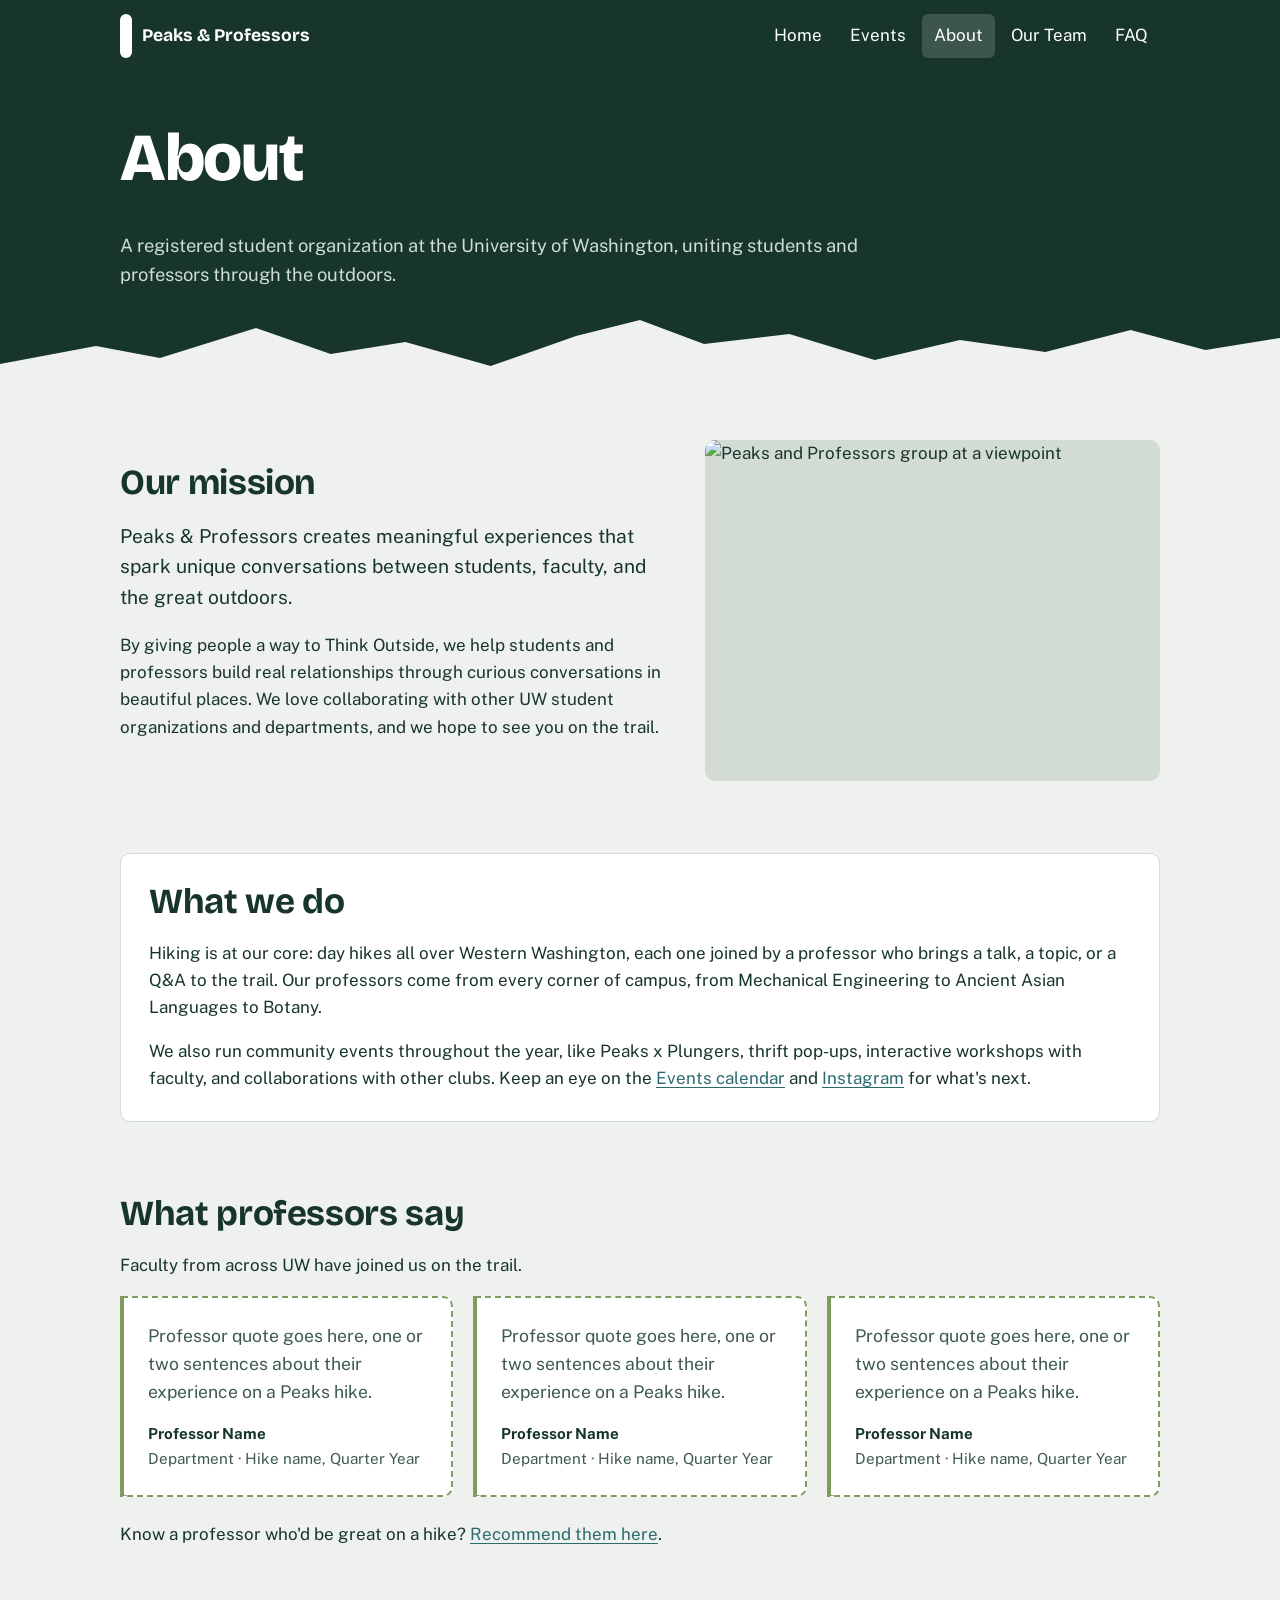
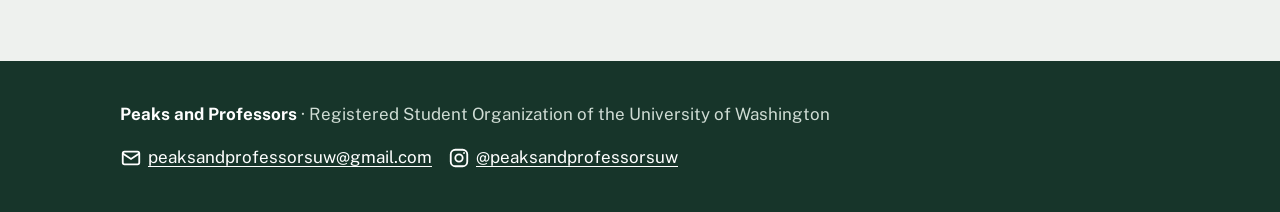
==== about.html @ 07c4d4b0 "Add files via upload" ====
<!doctype html>
<html lang="en">
<head>
  <meta charset="utf-8">
  <meta name="viewport" content="width=device-width, initial-scale=1">
  <title>About | Peaks and Professors UW</title>
  <meta name="description" content="Our mission, what we do, and what professors say about Peaks and Professors UW.">
  <meta property="og:title" content="About | Peaks and Professors UW">
  <meta property="og:description" content="Our mission, what we do, and what professors say about Peaks and Professors UW.">
  <meta property="og:image" content="images/logo.png">
  <link rel="icon" href="images/logo.png">
  <link rel="preconnect" href="https://fonts.googleapis.com">
  <link rel="preconnect" href="https://fonts.gstatic.com" crossorigin>
  <link href="https://fonts.googleapis.com/css2?family=Bricolage+Grotesque:opsz,wght@12..96,700;12..96,800&family=Public+Sans:wght@400;600;700&display=swap" rel="stylesheet">
  <link rel="stylesheet" href="css/style.css">
</head>
<body>
  <a class="skip" href="#main">Skip to content</a>

  <!-- ===== MENU (same on every page) ===== -->
  <header class="site-header">
    <div class="wrap">
      <a class="brand" href="index.html"><img src="images/logo.png" alt="">Peaks &amp; Professors</a>
      <button class="nav-toggle" aria-expanded="false" aria-controls="nav">Menu</button>
      <nav class="nav" id="nav" aria-label="Main">
        <ul>
        <li><a href="index.html">Home</a></li>
        <li><a href="events.html">Events</a></li>
        <li><a href="about.html" aria-current="page">About</a></li>
        <li><a href="team.html">Our Team</a></li>
        <li><a href="faq.html">FAQ</a></li>
        </ul>
      </nav>
    </div>
  </header>

  <main id="main">
    <div class="page-title">
      <div class="wrap">
        <h1>About</h1>
        <p>A registered student organization at the University of Washington, uniting students and professors through the outdoors.</p>
      </div>
      <svg class="ridge" viewBox="0 0 1200 70" preserveAspectRatio="none" aria-hidden="true"><path d="M0,70 L0,50 L90,32 L150,44 L240,14 L310,40 L380,28 L460,52 L540,22 L600,6 L660,30 L740,20 L820,46 L900,26 L980,38 L1060,16 L1130,36 L1200,24 L1200,70 Z"/></svg>
    </div>

    <section>
      <div class="wrap split">
        <div class="read">
          <h2>Our mission</h2>
          <p class="lede">Peaks &amp; Professors creates meaningful experiences that spark unique conversations between students, faculty, and the great outdoors.</p>
          <p>By giving people a way to Think Outside, we help students and professors build real relationships through curious conversations in beautiful places. We love collaborating with other UW student organizations and departments, and we hope to see you on the trail.</p>
        </div>
        <img src="images/about.jpg" alt="Peaks and Professors group at a viewpoint">
      </div>
    </section>

    <section>
      <div class="wrap">
        <div class="panel read" style="max-width:none">
          <h2>What we do</h2>
          <p>Hiking is at our core: day hikes all over Western Washington, each one joined by a professor who brings a talk, a topic, or a Q&amp;A to the trail. Our professors come from every corner of campus, from Mechanical Engineering to Ancient Asian Languages to Botany.</p>
          <p style="margin:0">We also run community events throughout the year, like Peaks x Plungers, thrift pop-ups, interactive workshops with faculty, and collaborations with other clubs. Keep an eye on the <a href="events.html">Events calendar</a> and <a href="https://www.instagram.com/peaksandprofessorsuw/">Instagram</a> for what's next.</p>
        </div>
      </div>
    </section>

    <section>
      <div class="wrap">
        <h2>What professors say</h2>
        <p class="read">Faculty from across UW have joined us on the trail.</p>

        <!-- ===== PROFESSOR REVIEWS =====
             To add a review: copy one <figure> ... </figure> block, paste it below,
             replace the text, and remove  todo  from  class="review todo".
             Only use real quotes, with the professor's permission. -->
        <div class="reviews">
          <figure class="review todo">
            <blockquote>Professor quote goes here, one or two sentences about their experience on a Peaks hike.</blockquote>
            <figcaption><b>Professor Name</b>Department · Hike name, Quarter Year</figcaption>
          </figure>
          <figure class="review todo">
            <blockquote>Professor quote goes here, one or two sentences about their experience on a Peaks hike.</blockquote>
            <figcaption><b>Professor Name</b>Department · Hike name, Quarter Year</figcaption>
          </figure>
          <figure class="review todo">
            <blockquote>Professor quote goes here, one or two sentences about their experience on a Peaks hike.</blockquote>
            <figcaption><b>Professor Name</b>Department · Hike name, Quarter Year</figcaption>
          </figure>
        </div>
        <!-- ===== END PROFESSOR REVIEWS ===== -->

        <p style="margin-top:24px">Know a professor who'd be great on a hike? <a href="https://docs.google.com/forms/d/e/1FAIpQLSdA5PcJGV_pZ7vuvzBpIrRU-MP98FERj-2P4zMdumbXr4G-Kg/viewform">Recommend them here</a>.</p>
      </div>
    </section>
  </main>

  <!-- ===== FOOTER (same on every page) ===== -->
  <footer class="site-footer">
    <div class="wrap">
      <div>
        <p style="margin:0"><b style="color:#fff">Peaks and Professors</b> &middot; Registered Student Organization of the University of Washington</p>
      </div>
      <div class="socials">
        <a href="mailto:peaksandprofessorsuw@gmail.com"><svg viewBox="0 0 24 24" fill="none" stroke="currentColor" stroke-width="2" aria-hidden="true"><rect x="3" y="5" width="18" height="14" rx="2"/><path d="m3 7 9 6 9-6"/></svg>peaksandprofessorsuw@gmail.com</a>
        <a href="https://www.instagram.com/peaksandprofessorsuw/"><svg viewBox="0 0 24 24" fill="none" stroke="currentColor" stroke-width="2" aria-hidden="true"><rect x="3" y="3" width="18" height="18" rx="5"/><circle cx="12" cy="12" r="4"/><circle cx="17.5" cy="6.5" r="1" fill="currentColor" stroke="none"/></svg>@peaksandprofessorsuw</a>
      </div>
    </div>
  </footer>

  <script src="js/config.js"></script>
  <script src="js/site.js"></script>
</body>
</html>
---- css/style.css ----
/* Peaks and Professors UW — site styles
   Colors live here. Change a value once and it updates everywhere. */
:root {
  --fog: #EEF1EE;      /* page background */
  --snow: #FFFFFF;     /* panels */
  --fir: #17352A;      /* text, header */
  --fir-soft: #3E5A4E; /* secondary text */
  --lake: #2B6B70;     /* buttons and links */
  --lake-dark: #1F5357;
  --moss: #7E9C5F;     /* checkmarks, small accents */
  --line: #D3DBD5;     /* borders */
  --radius: 10px;
  --max: 1080px;
  --read: 68ch;
}

* { box-sizing: border-box; }
html { scroll-behavior: smooth; }
@media (prefers-reduced-motion: reduce) { html { scroll-behavior: auto; } }

body {
  margin: 0;
  background: var(--fog);
  color: var(--fir);
  font-family: "Public Sans", system-ui, sans-serif;
  font-size: 1.0625rem;
  line-height: 1.6;
}

h1, h2, h3 {
  font-family: "Bricolage Grotesque", "Public Sans", sans-serif;
  line-height: 1.15;
  margin: 0 0 .5em;
}
h1 { font-size: clamp(2.4rem, 6vw, 4.2rem); font-weight: 800; letter-spacing: -.02em; }
h2 { font-size: clamp(1.6rem, 3.4vw, 2.2rem); font-weight: 700; letter-spacing: -.01em; }
h3 { font-size: 1.2rem; font-weight: 700; }
p { margin: 0 0 1em; }
a { color: var(--lake); text-underline-offset: 3px; }
a:hover { color: var(--lake-dark); }
img { max-width: 100%; display: block; }

:focus-visible { outline: 3px solid var(--lake); outline-offset: 3px; border-radius: 4px; }

.skip { position: absolute; left: -999px; }
.skip:focus { left: 16px; top: 16px; background: var(--snow); padding: .5em 1em; z-index: 10; }

.wrap { max-width: var(--max); margin: 0 auto; padding: 0 20px; }
.read { max-width: var(--read); }

/* ---------- Header / menu ---------- */
.site-header { background: var(--fir); color: var(--snow); }
.site-header .wrap {
  display: flex; align-items: center; justify-content: space-between;
  gap: 16px; min-height: 72px;
}
.brand { display: flex; align-items: center; gap: 10px; color: var(--snow); text-decoration: none; font-family: "Bricolage Grotesque", sans-serif; font-weight: 700; font-size: 1.1rem; }
.brand img { height: 44px; width: auto; background: var(--snow); border-radius: 6px; padding: 2px 6px; }
.nav-toggle { display: none; background: none; border: 1px solid rgba(255,255,255,.4); color: var(--snow); border-radius: 6px; padding: 6px 12px; font: inherit; cursor: pointer; }
.nav ul { list-style: none; margin: 0; padding: 0; display: flex; gap: 4px; }
.nav a { color: var(--snow); text-decoration: none; padding: 8px 12px; border-radius: 6px; display: block; }
.nav a:hover { background: rgba(255,255,255,.1); color: var(--snow); }
.nav a[aria-current="page"] { background: rgba(255,255,255,.16); }

@media (max-width: 760px) {
  .nav-toggle { display: block; }
  .nav { display: none; position: absolute; left: 0; right: 0; top: 72px; background: var(--fir); padding: 8px 20px 16px; z-index: 5; }
  .nav.open { display: block; }
  .nav ul { flex-direction: column; }
  .site-header { position: relative; }
}

/* ---------- Page title with ridgeline ---------- */
.page-title { background: var(--fir); color: var(--snow); padding: 48px 0 0; }
.page-title p { color: #CFDCD4; max-width: var(--read); font-size: 1.15rem; }
.ridge { display: block; width: 100%; height: 70px; margin-top: 24px; }
.ridge path { fill: var(--fog); }

/* ---------- Home hero ---------- */
.hero {
  position: relative; color: var(--snow);
  background: var(--fir) url("../images/hero.jpg") center 40% / cover no-repeat;
}
.hero::before { content: ""; position: absolute; inset: 0; background: linear-gradient(180deg, rgba(23,53,42,.55), rgba(23,53,42,.8)); }
.hero .wrap { position: relative; padding-top: 96px; padding-bottom: 24px; }
.hero h1 { font-size: clamp(3rem, 10vw, 6.5rem); margin-bottom: .2em; }
.hero p { max-width: 56ch; font-size: 1.2rem; color: #E4ECE7; }
.hero .ridge { position: relative; }

/* ---------- Buttons ---------- */
.actions { display: flex; flex-wrap: wrap; gap: 12px; margin-top: 24px; }
.btn {
  display: inline-flex; align-items: center; gap: 8px;
  padding: 12px 20px; border-radius: 999px; font-weight: 600;
  text-decoration: none; border: 2px solid transparent;
}
.btn-primary { background: var(--lake); color: var(--snow); }
.btn-primary:hover { background: var(--lake-dark); color: var(--snow); }
.btn-ghost { border-color: currentColor; color: var(--snow); }
.btn-ghost:hover { background: rgba(255,255,255,.12); color: var(--snow); }
.btn-outline { border-color: var(--lake); color: var(--lake); }
.btn-outline:hover { background: var(--lake); color: var(--snow); }
.btn svg { width: 20px; height: 20px; }

/* ---------- Sections ---------- */
section { padding: 56px 0; }
section + section { padding-top: 16px; }
.panel { background: var(--snow); border: 1px solid var(--line); border-radius: var(--radius); padding: 28px; }
.split { display: grid; grid-template-columns: 1.2fr 1fr; gap: 40px; align-items: center; }
.split img { border-radius: var(--radius); aspect-ratio: 4/3; object-fit: cover; width: 100%; background: var(--line); }
@media (max-width: 760px) { .split { grid-template-columns: 1fr; gap: 24px; } }

.lede { font-size: 1.2rem; }

/* Placeholder box: clearly marks spots that still need real content */
.todo {
  border: 2px dashed var(--moss); border-radius: var(--radius);
  background: #F6F9F3; padding: 24px; color: var(--fir-soft);
}
.todo strong { color: var(--fir); }

/* ---------- Calendar ---------- */
.calendar-frame { width: 100%; height: 640px; border: 1px solid var(--line); border-radius: var(--radius); background: var(--snow); }
@media (max-width: 600px) { .calendar-frame { height: 520px; } }

/* ---------- Steps (real sequence, so numbered) ---------- */
.steps { list-style: none; counter-reset: step; padding: 0; margin: 0; display: grid; gap: 16px; }
.steps li { counter-increment: step; position: relative; padding-left: 52px; }
.steps li::before {
  content: counter(step); position: absolute; left: 0; top: 0;
  width: 36px; height: 36px; border-radius: 50%;
  background: var(--fir); color: var(--snow);
  display: grid; place-items: center; font-weight: 700;
}
.steps p { margin: 0; }

/* ---------- Photo strip ---------- */
.photos { display: grid; grid-template-columns: repeat(3, 1fr); gap: 12px; }
.photos img { aspect-ratio: 1; object-fit: cover; border-radius: var(--radius); width: 100%; background: var(--line); }
@media (max-width: 600px) { .photos { grid-template-columns: 1fr 1fr; } .photos img:last-child { display: none; } }

/* ---------- Reviews ---------- */
.reviews { display: grid; grid-template-columns: repeat(auto-fit, minmax(260px, 1fr)); gap: 20px; }
.review { margin: 0; padding: 24px; background: var(--snow); border-left: 4px solid var(--moss); border-radius: 0 var(--radius) var(--radius) 0; }
.review blockquote { margin: 0 0 16px; font-size: 1.1rem; }
.review figcaption { font-size: .95rem; color: var(--fir-soft); }
.review figcaption b { color: var(--fir); display: block; }

/* ---------- Team ---------- */
.roster { list-style: none; padding: 0; margin: 0; display: grid; grid-template-columns: repeat(auto-fill, minmax(180px, 1fr)); gap: 24px 20px; }
.person { text-align: center; }
.person .avatar {
  width: 120px; height: 120px; margin: 0 auto 10px; border-radius: 50%;
  object-fit: cover; background: var(--fir); color: var(--snow);
  display: grid; place-items: center;
  font-family: "Bricolage Grotesque", sans-serif; font-size: 2rem; font-weight: 700;
}
.person b { display: block; }
.person span { color: var(--fir-soft); font-size: .95rem; }
.alumni { display: grid; grid-template-columns: repeat(auto-fit, minmax(240px, 1fr)); gap: 24px; }
.alumni h3 { margin-bottom: .3em; }
.alumni p { color: var(--fir-soft); }

/* ---------- FAQ ---------- */
.faq details { background: var(--snow); border: 1px solid var(--line); border-radius: var(--radius); margin-bottom: 10px; }
.faq summary { cursor: pointer; padding: 16px 20px; font-weight: 600; list-style: none; display: flex; justify-content: space-between; gap: 12px; }
.faq summary::-webkit-details-marker { display: none; }
.faq summary::after { content: "+"; font-size: 1.4rem; line-height: 1; color: var(--lake); }
.faq details[open] summary::after { content: "–"; }
.faq details > div { padding: 0 20px 16px; }

/* ---------- Gear checklist ---------- */
.gear { columns: 2 260px; column-gap: 32px; list-style: none; padding: 0; margin: 0 0 20px; }
.gear li { break-inside: avoid; margin-bottom: 10px; }
.gear label { display: flex; gap: 10px; align-items: flex-start; cursor: pointer; }
.gear input { width: 20px; height: 20px; margin-top: 3px; accent-color: var(--moss); flex: none; }
.gear small { display: block; color: var(--fir-soft); }

/* ---------- Footer ---------- */
.site-footer { background: var(--fir); color: #CFDCD4; padding: 40px 0; margin-top: 40px; }
.site-footer .wrap { display: flex; flex-wrap: wrap; justify-content: space-between; gap: 16px; align-items: center; }
.site-footer a { color: var(--snow); }
.socials { display: flex; gap: 16px; align-items: center; }
.socials a { display: inline-flex; align-items: center; gap: 6px; }
.socials svg { width: 22px; height: 22px; }

/* ---------- Print (for the gear checklist) ---------- */
@media print {
  .site-header, .site-footer, .page-title .ridge, .no-print { display: none !important; }
  .page-title { background: none; color: #000; padding: 0; }
  body { background: #fff; }
  .panel { border: none; padding: 0; }
}
button.btn { background: none; font: inherit; cursor: pointer; }
.review.todo { border-left: 4px solid var(--moss); }
.socials { flex-wrap: wrap; }
.socials a { overflow-wrap: anywhere; }
@media (max-width: 600px) {
  .roster { grid-template-columns: repeat(2, 1fr); gap: 20px 12px; }
  .person .avatar { width: 96px; height: 96px; font-size: 1.6rem; }
}
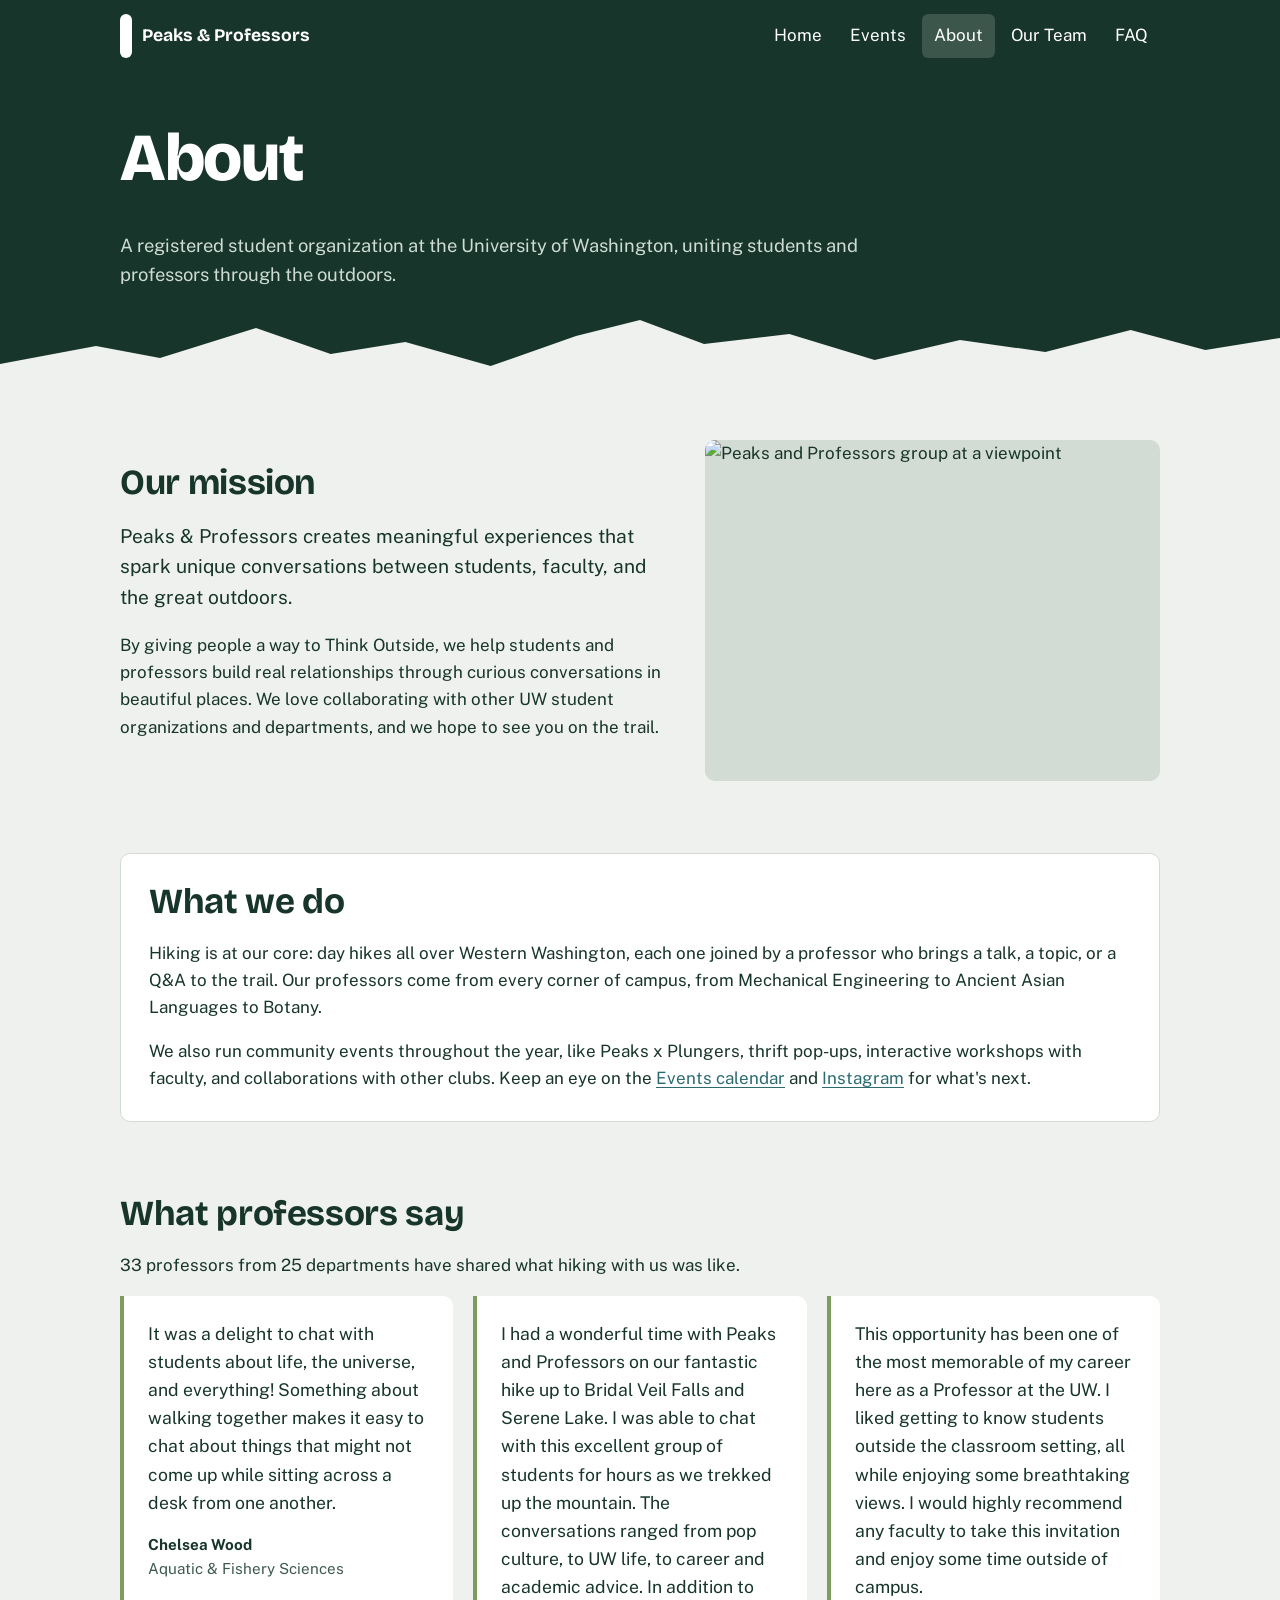
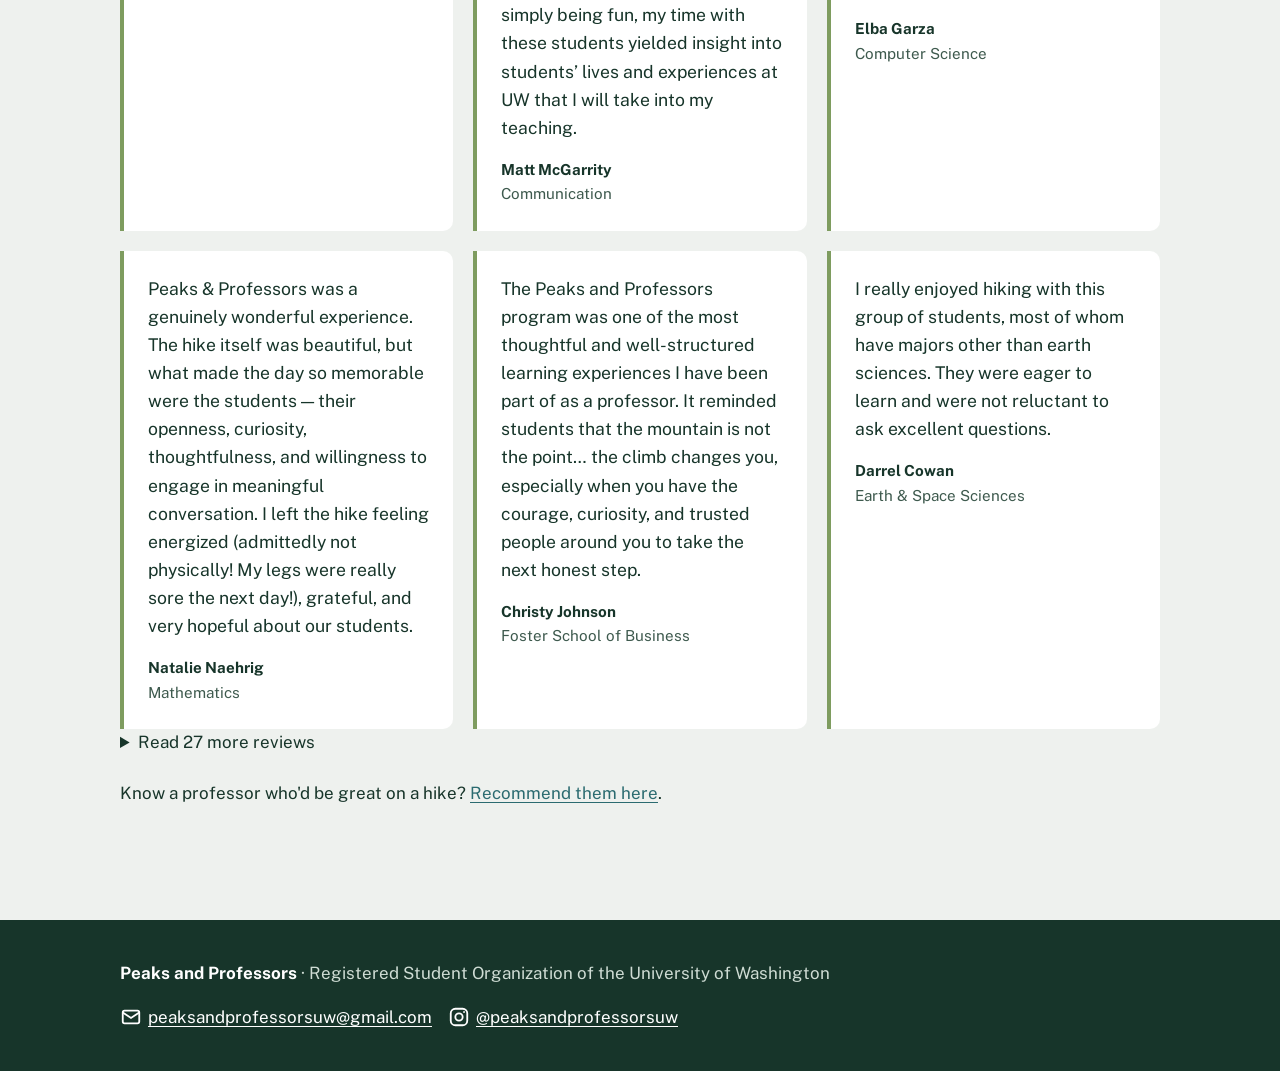
==== commit e5311629: "Add files via upload" ====
--- a/about.html
+++ b/about.html
@@ -67,26 +67,152 @@
     <section>
       <div class="wrap">
         <h2>What professors say</h2>
-        <p class="read">Faculty from across UW have joined us on the trail.</p>
+        <p class="read">33 professors from 25 departments have shared what hiking with us was like.</p>
 
         <!-- ===== PROFESSOR REVIEWS =====
-             To add a review: copy one <figure> ... </figure> block, paste it below,
-             replace the text, and remove  todo  from  class="review todo".
-             Only use real quotes, with the professor's permission. -->
+             To add a review: copy one <figure class="review"> ... </figure> block,
+             paste it into either list below, and change the quote, name, and department.
+             The first list is always shown; the second opens with "Read more reviews". -->
         <div class="reviews">
-          <figure class="review todo">
-            <blockquote>Professor quote goes here, one or two sentences about their experience on a Peaks hike.</blockquote>
-            <figcaption><b>Professor Name</b>Department · Hike name, Quarter Year</figcaption>
-          </figure>
-          <figure class="review todo">
-            <blockquote>Professor quote goes here, one or two sentences about their experience on a Peaks hike.</blockquote>
-            <figcaption><b>Professor Name</b>Department · Hike name, Quarter Year</figcaption>
-          </figure>
-          <figure class="review todo">
-            <blockquote>Professor quote goes here, one or two sentences about their experience on a Peaks hike.</blockquote>
-            <figcaption><b>Professor Name</b>Department · Hike name, Quarter Year</figcaption>
+          <figure class="review">
+            <blockquote>It was a delight to chat with students about life, the universe, and everything! Something about walking together makes it easy to chat about things that might not come up while sitting across a desk from one another.</blockquote>
+            <figcaption><b>Chelsea Wood</b>Aquatic &amp; Fishery Sciences</figcaption>
+          </figure>
+          <figure class="review">
+            <blockquote>I had a wonderful time with Peaks and Professors on our fantastic hike up to Bridal Veil Falls and Serene Lake. I was able to chat with this excellent group of students for hours as we trekked up the mountain. The conversations ranged from pop culture, to UW life, to career and academic advice. In addition to simply being fun, my time with these students yielded insight into students’ lives and experiences at UW that I will take into my teaching.</blockquote>
+            <figcaption><b>Matt McGarrity</b>Communication</figcaption>
+          </figure>
+          <figure class="review">
+            <blockquote>This opportunity has been one of the most memorable of my career here as a Professor at the UW. I liked getting to know students outside the classroom setting, all while enjoying some breathtaking views. I would highly recommend any faculty to take this invitation and enjoy some time outside of campus.</blockquote>
+            <figcaption><b>Elba Garza</b>Computer Science</figcaption>
+          </figure>
+          <figure class="review">
+            <blockquote>Peaks &amp; Professors was a genuinely wonderful experience. The hike itself was beautiful, but what made the day so memorable were the students — their openness, curiosity, thoughtfulness, and willingness to engage in meaningful conversation. I left the hike feeling energized (admittedly not physically! My legs were really sore the next day!), grateful, and very hopeful about our students.</blockquote>
+            <figcaption><b>Natalie Naehrig</b>Mathematics</figcaption>
+          </figure>
+          <figure class="review">
+            <blockquote>The Peaks and Professors program was one of the most thoughtful and well-structured learning experiences I have been part of as a professor. It reminded students that the mountain is not the point… the climb changes you, especially when you have the courage, curiosity, and trusted people around you to take the next honest step.</blockquote>
+            <figcaption><b>Christy Johnson</b>Foster School of Business</figcaption>
+          </figure>
+          <figure class="review">
+            <blockquote>I really enjoyed hiking with this group of students, most of whom have majors other than earth sciences. They were eager to learn and were not reluctant to ask excellent questions.</blockquote>
+            <figcaption><b>Darrel Cowan</b>Earth &amp; Space Sciences</figcaption>
           </figure>
         </div>
+
+        <details class="more-reviews">
+          <summary>Read 27 more reviews</summary>
+          <div class="reviews">
+            <figure class="review">
+              <blockquote>Taking part in a Peaks and Professors hike was such a rewarding experience. The best part was having the chance to connect with students outside the classroom, where conversations could unfold naturally and everyone could get to know one another beyond their usual academic roles. I would wholeheartedly recommend Peaks and Professors to students and faculty alike.</blockquote>
+              <figcaption><b>Gaj Sivandran</b>Environmental &amp; Forest Sciences</figcaption>
+            </figure>
+            <figure class="review">
+              <blockquote>UW Peaks and Professors is a wonderful opportunity for faculty and teaching graduate students to meet students from across campus in the “wild” and share research and interests, learn new skills, and connect through a shared curiosity and enjoyment of outdoor spaces!</blockquote>
+              <figcaption><b>Elizabeth Umbanhowar</b>Landscape Architecture</figcaption>
+            </figure>
+            <figure class="review">
+              <blockquote>A fantastic student-run initiative that brings together faculty and students in a more informal atmosphere. It’s great for me to be able to share insights with students, but also frankly be able to hear from students regarding their experiences, opportunities, and challenges during their time at UW.</blockquote>
+              <figcaption><b>Geoffrey Wallace</b>Political Science</figcaption>
+            </figure>
+            <figure class="review">
+              <blockquote>Peaks and Professors has been one of the most well‑organized and rewarding groups I’ve been part of here at UW. I loved getting to connect with students, hear their stories, and share experiences, and doing all of that while surrounded by beautiful Washington landscapes made it even better.</blockquote>
+              <figcaption><b>Briana Gilbert</b>Biology</figcaption>
+            </figure>
+            <figure class="review">
+              <blockquote>Hiking with students is one of the highlights of my time at the university! It was a wonderful opportunity to connect with students from different departments and to learn about their diverse experiences. Everything was planned meticulously. Thank you!</blockquote>
+              <figcaption><b>Paula Saravia</b>Anthropology</figcaption>
+            </figure>
+            <figure class="review">
+              <blockquote>What a terrific day out in the mountains — rich conversations across generations and interests, a beautiful hike, and a seamlessly organized experience! Nice job, all!</blockquote>
+              <figcaption><b>Sarah Elwood</b>Geography</figcaption>
+            </figure>
+            <figure class="review">
+              <blockquote>The hike was on the more strenuous end of the spectrum, but everyone’s spirits stayed high and there was great conversation for most of the way up and all the way down. Overall great fun and a memorable event that I’d recommend to any other student or professor considering it.</blockquote>
+              <figcaption><b>Carey Farquhar</b>Global Health</figcaption>
+            </figure>
+            <figure class="review">
+              <blockquote>I love hiking with Peaks and Professors. I appreciate all the logistics planning, the opportunity to talk with students in a beautiful outdoor setting, and the invitation to share my ideas at the peak. What fun!</blockquote>
+              <figcaption><b>Kristi Straus</b>Program on the Environment</figcaption>
+            </figure>
+            <figure class="review">
+              <blockquote>Had a great time hiking with Peaks and Professors! The leaders kept everything running smoothly and did well socially engineering the experience so that everyone got a chance to interact with different folks throughout the hike.</blockquote>
+              <figcaption><b>Hannah Jordt</b>Genome Sciences</figcaption>
+            </figure>
+            <figure class="review">
+              <blockquote>It was exceptional to spend time with these insightful, passionate, and impactful students, especially in the outdoors! Many thanks for the invitation. My dogs had a great time too!</blockquote>
+              <figcaption><b>Suzi LeVine</b>Political Science &amp; Honors</figcaption>
+            </figure>
+            <figure class="review">
+              <blockquote>I had a wonderful time interacting with students and going on the hike! I think every professor should take advantage of this opportunity.</blockquote>
+              <figcaption><b>Daniel Bessner</b>Jackson School of International Studies</figcaption>
+            </figure>
+            <figure class="review">
+              <blockquote>What better way to connect with students than out on a trail enjoying nature! This is my third time participating and I love it!</blockquote>
+              <figcaption><b>Patty Buchanan</b>Industrial &amp; Systems Engineering</figcaption>
+            </figure>
+            <figure class="review">
+              <blockquote>Our hike to Lake 22 was a fantastic experience! It was so nice to connect with students outside the classroom and enjoy some relaxed conversations along the trail. The view from the top was absolutely breathtaking.</blockquote>
+              <figcaption><b>Dan Mikulincer</b>Mathematics</figcaption>
+            </figure>
+            <figure class="review">
+              <blockquote>I don’t know how I hadn’t heard about these hikes before… it’s a terrific idea, I’d highly recommend it for students as well as faculty!</blockquote>
+              <figcaption><b>M. K. Raghuraman</b>Genome Sciences</figcaption>
+            </figure>
+            <figure class="review">
+              <blockquote>I had a great time! It was well organized and it was fun getting to meet and chat with the students. We had a lot of fun in a surprise May snowstorm.</blockquote>
+              <figcaption><b>Michael Ailion</b>Biochemistry</figcaption>
+            </figure>
+            <figure class="review">
+              <blockquote>It was a great experience to get to know more of the students from different departments in an informal setting. Everyone was really friendly and it is nice to get outdoors and explore nature together.</blockquote>
+              <figcaption><b>Randie Bundy</b>Oceanography</figcaption>
+            </figure>
+            <figure class="review">
+              <blockquote>I had an awesome time on Peaks and Professors. I especially loved the opportunity to get to know students in other majors and departments in a casual, fun setting.</blockquote>
+              <figcaption><b>Francisca (Kika) Santana</b>Environmental &amp; Forest Sciences</figcaption>
+            </figure>
+            <figure class="review">
+              <blockquote>This was such a great experience! Being in the outdoors sharing conversations with students was a highlight of my quarter :)</blockquote>
+              <figcaption><b>Adrian Andelin</b>Psychology</figcaption>
+            </figure>
+            <figure class="review">
+              <blockquote>Hiking with Peaks and Professors was a great experience! It was a great way to get to know the students outside of the classroom and explore more of Washington!</blockquote>
+              <figcaption><b>Christy Harper</b>Anthropology</figcaption>
+            </figure>
+            <figure class="review">
+              <blockquote>It was a fun hike and I enjoyed it. It was very nice getting to know everyone and talking to them about school, classes, and future career plans.</blockquote>
+              <figcaption><b>Xuegang (Jeff) Ban</b>Civil &amp; Environmental Engineering</figcaption>
+            </figure>
+            <figure class="review">
+              <blockquote>It was a fun hike. The students were strong hikers and showed great interest in the natural world. I would hike with them again.</blockquote>
+              <figcaption><b>Matt DePies</b>Physics</figcaption>
+            </figure>
+            <figure class="review">
+              <blockquote>I enjoyed going on a hike with Peaks and Professors. It let me explore nature and I appreciated being able to have conversations with past, current, and future students.</blockquote>
+              <figcaption><b>Larry Goldman</b>Chemistry</figcaption>
+            </figure>
+            <figure class="review">
+              <blockquote>I really enjoyed hiking and talking with the students. This is a great format!</blockquote>
+              <figcaption><b>Daniel Kirschen</b>Electrical &amp; Computer Engineering</figcaption>
+            </figure>
+            <figure class="review">
+              <blockquote>A wonderful opportunity to connect with our students!</blockquote>
+              <figcaption><b>Sameer Shah</b>Environmental &amp; Forest Sciences</figcaption>
+            </figure>
+            <figure class="review">
+              <blockquote>I had a great time getting to know the students in a setting outside of the classroom.</blockquote>
+              <figcaption><b>Nikolai Tolich</b>Physics</figcaption>
+            </figure>
+            <figure class="review">
+              <blockquote>It was nice being able to be with students outside of the classroom.</blockquote>
+              <figcaption><b>Heather Clark</b>Anthropology</figcaption>
+            </figure>
+            <figure class="review">
+              <blockquote>I had a great time with the students!</blockquote>
+              <figcaption><b>Kazumi Tolich</b>Physics</figcaption>
+            </figure>
+          </div>
+        </details>
         <!-- ===== END PROFESSOR REVIEWS ===== -->
 
         <p style="margin-top:24px">Know a professor who'd be great on a hike? <a href="https://docs.google.com/forms/d/e/1FAIpQLSdA5PcJGV_pZ7vuvzBpIrRU-MP98FERj-2P4zMdumbXr4G-Kg/viewform">Recommend them here</a>.</p>
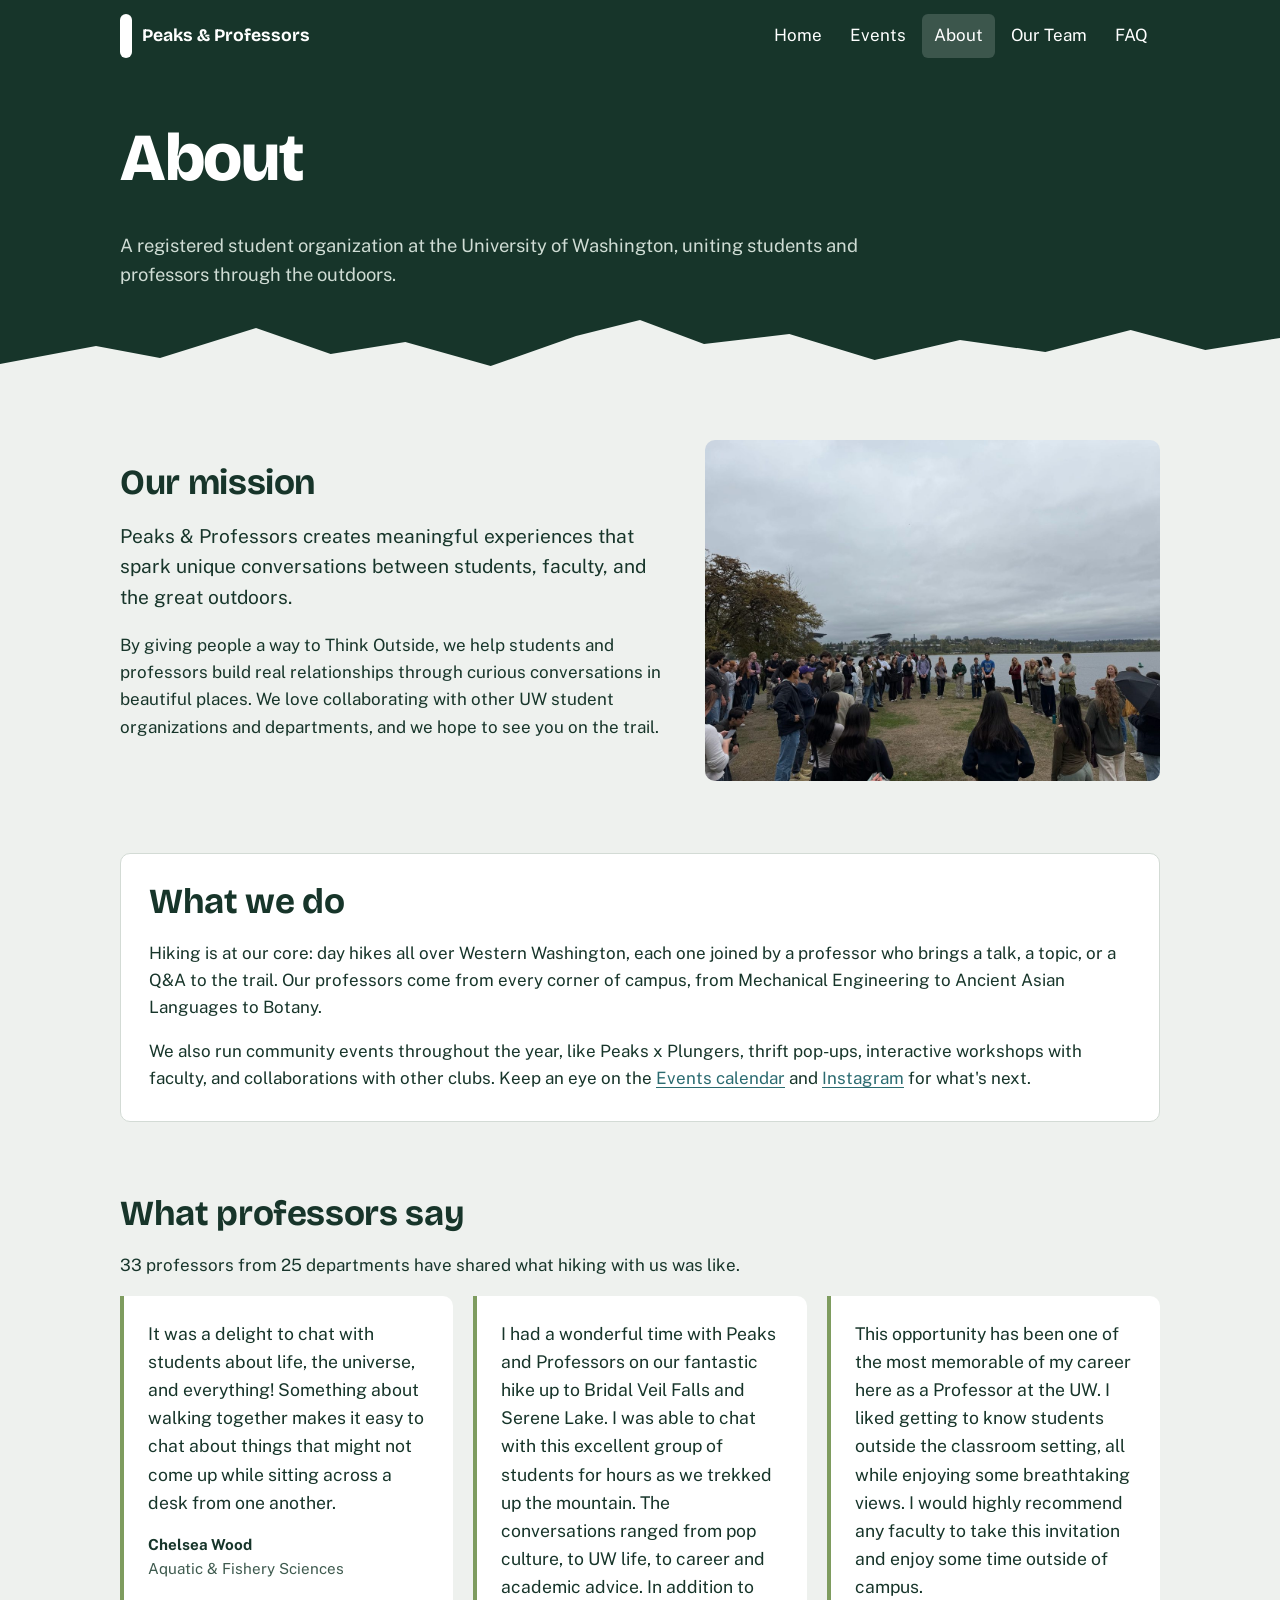
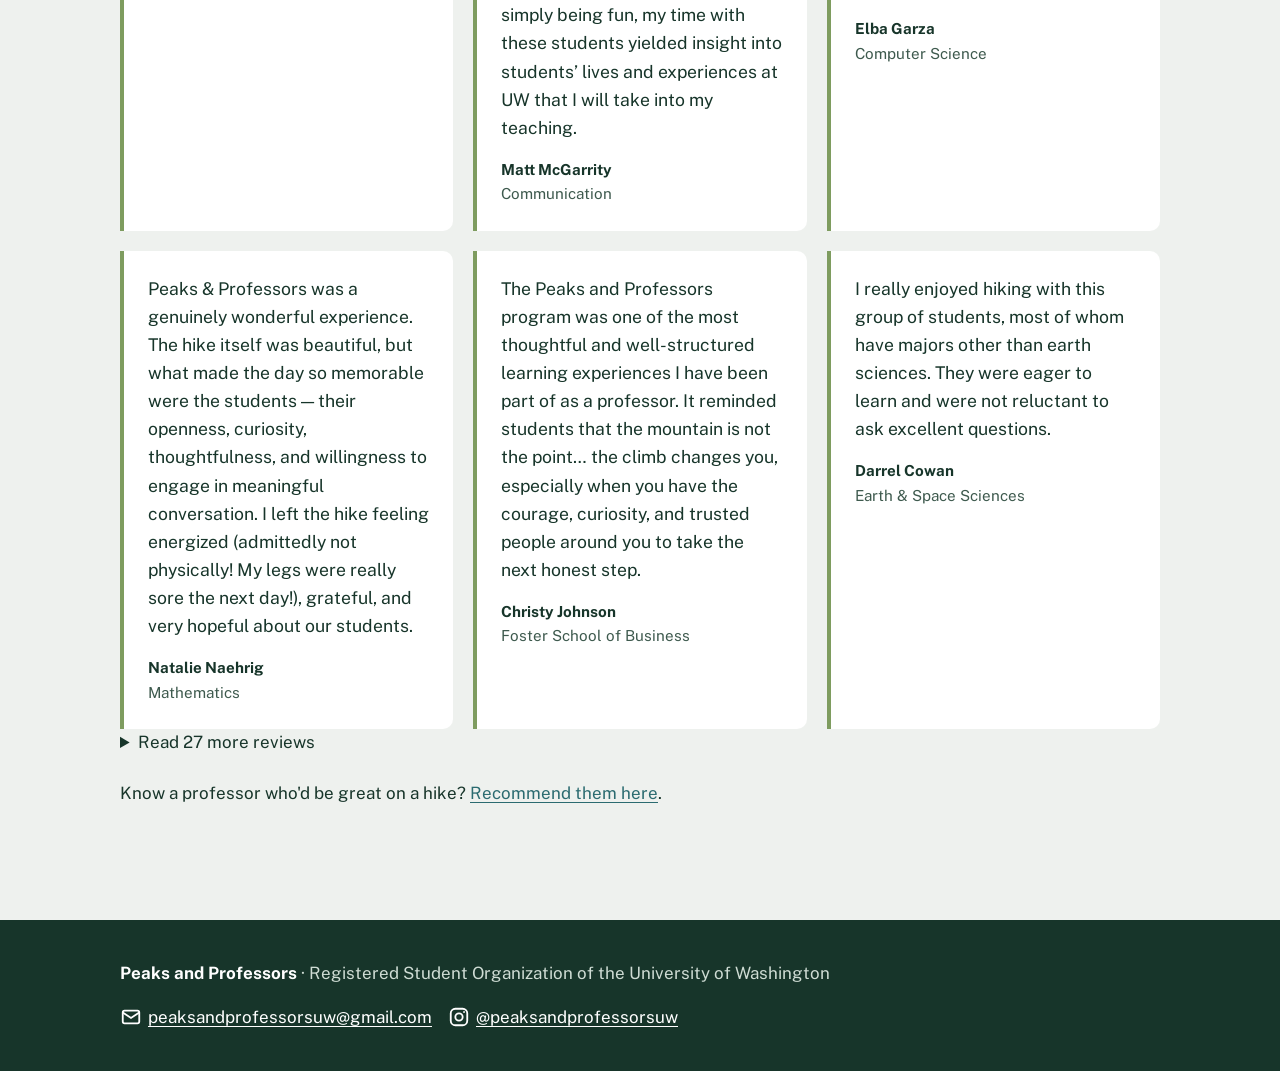
==== commit ccf30445: "Add files via upload" ====
--- a/about.html
+++ b/about.html
@@ -35,10 +35,12 @@
   </header>
 
   <main id="main">
-    <div class="page-title">
+    <div class="page-title has-collage collage-about">
       <div class="wrap">
+        <div class="glass">
         <h1>About</h1>
         <p>A registered student organization at the University of Washington, uniting students and professors through the outdoors.</p>
+        </div>
       </div>
       <svg class="ridge" viewBox="0 0 1200 70" preserveAspectRatio="none" aria-hidden="true"><path d="M0,70 L0,50 L90,32 L150,44 L240,14 L310,40 L380,28 L460,52 L540,22 L600,6 L660,30 L740,20 L820,46 L900,26 L980,38 L1060,16 L1130,36 L1200,24 L1200,70 Z"/></svg>
     </div>
